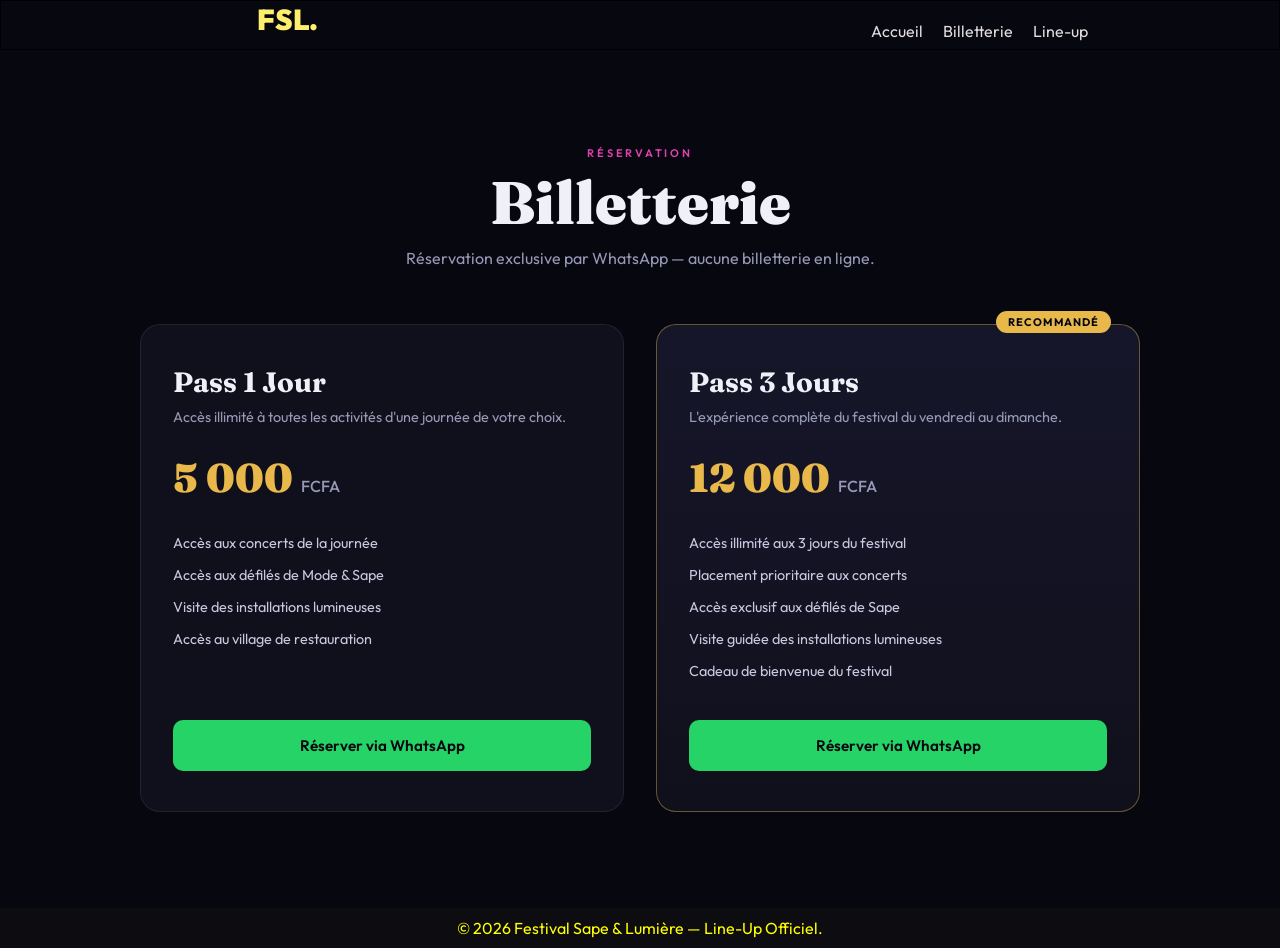
==== billetterie.html @ d9a5d196 "autre modif" ====
<!DOCTYPE html>
<html lang="en">
<head>
    <meta charset="UTF-8">
    <meta name="viewport" content="width=device-width, initial-scale=1.0">
    <link rel="stylesheet" href="billetterie.css">
    <link href="https://fonts.googleapis.com/css2?family=Fraunces:wght@700;900&family=Outfit:wght@400;500;600&display=swap" rel="stylesheet" />
  
    <title>Billetterie</title>
</head>
<body>
    <header>
        
        <section id="section1">
            <h1 class="h1"><strong class="FSL">FSL.</strong></h1>
            <nav>
                <ul id="ul">
                    <li><a href="index.html">Accueil</a></li>
                    <li><a href="billetterie.html">Billetterie</a></li>
                    <li> <a href="lineup.html">Line-up</a></li>
                </ul>
            </nav>
            <div class="header_burger">
    <svg xmlns="http://www.w3.org/2000/svg" fill="none" viewBox="0 0 24 24" stroke-width="1.5" stroke="currentColor" class="size-6">
  <path stroke-linecap="round" stroke-linejoin="round" d="M3.75 6.75h16.5M3.75 12h16.5m-16.5 5.25h16.5" />
</svg>
            </div>
        </section>
        
    </header>
    <main>
    <section id="billetterie">
    <div class="ticket-inner">
    <p class="ticket-eyebrow">Réservation</p>
    <h2 class="ticket-title">Billetterie</h2>
    <p class="ticket-subtitle">Réservation exclusive par WhatsApp — aucune billetterie en ligne.</p>

    <div class="ticket-grid" id="ticket-grid"></div>
  </div>
</section>
    </main>
    
    <footer class="footer">
        <p> &copy; 2026 Festival Sape & Lumière — Line-Up Officiel.</p>
    </footer>
    <script>
    const PHONE_NUMBER = "242060000000"; 

  const TICKETS = [
    {
      name: "Pass 1 Jour",
      desc: "Accès illimité à toutes les activités d'une journée de votre choix.",
      price: "5 000",
      currency: "FCFA",
      popular: false,
      features: [
        "Accès aux concerts de la journée",
        "Accès aux défilés de Mode & Sape",
        "Visite des installations lumineuses",
        "Accès au village de restauration"
      ]
    },
    {
      name: "Pass 3 Jours",
      desc: "L'expérience complète du festival du vendredi au dimanche.",
      price: "12 000",
      currency: "FCFA",
      popular: true,
      features: [
        "Accès illimité aux 3 jours du festival",
        "Placement prioritaire aux concerts",
        "Accès exclusif aux défilés de Sape",
        "Visite guidée des installations lumineuses",
        "Cadeau de bienvenue du festival"
      ]
    }
  ];

  const checkIcon = `<svg viewBox="0 0 24 24" fill="none" stroke="currentColor" stroke-width="2.5" stroke-linecap="round" stroke-linejoin="round"><polyline points="20 6 9 17 4 12"></polyline></svg>`;
  const whatsappIcon = `<svg viewBox="0 0 24 24"><path d="M.057 24l1.687-6.163c-1.041-1.804-1.588-3.849-1.587-5.946.003-6.556 5.338-11.891 11.893-11.891 3.181.001 6.167 1.24 8.413 3.488 2.245 2.248 3.481 5.236 3.48 8.414-.003 6.557-5.338 11.892-11.893 11.892-1.99-.001-3.951-.5-5.688-1.448l-6.305 1.654zm6.597-3.807c1.676.995 3.276 1.591 5.392 1.592 5.448 0 9.886-4.434 9.889-9.885.002-5.462-4.415-9.89-9.881-9.892-5.452 0-9.887 4.434-9.889 9.884-.001 2.225.651 3.891 1.746 5.634l-.999 3.648 3.742-.981zm11.387-5.464c-.074-.124-.272-.198-.57-.347-.297-.149-1.758-.868-2.031-.967-.272-.099-.47-.149-.669.149-.198.297-.768.967-.941 1.165-.173.198-.347.223-.644.074-.297-.149-1.255-.462-2.39-1.475-.883-.788-1.48-1.761-1.653-2.059-.173-.297-.018-.458.13-.606.134-.133.297-.347.446-.521.151-.172.2-.296.3-.495.099-.198.05-.372-.025-.521-.075-.148-.669-1.611-.916-2.206-.242-.579-.487-.501-.669-.51l-.57-.01c-.198 0-.52.074-.792.372s-1.04 1.016-1.04 2.479 1.065 2.876 1.213 3.074c.149.198 2.095 3.2 5.076 4.487.709.306 1.263.489 1.694.626.712.226 1.36.194 1.872.118.571-.085 1.758-.719 2.006-1.413.248-.695.248-1.29.173-1.414z"/></svg>`;

  function renderTickets() {
    const grid = document.getElementById('ticket-grid');
    grid.innerHTML = TICKETS.map(ticket => {
      const message = encodeURIComponent(`Bonjour, je souhaite réserver un Pass ${ticket.name} pour le Festival Sape & Lumière.`);
      const whatsappUrl = `https://wa.me/${PHONE_NUMBER}?text=${message}`;

      return `
        <div class="ticket-card ${ticket.popular ? 'popular' : ''}">
          ${ticket.popular ? '<span class="badge-popular">Recommandé</span>' : ''}
          <div>
            <h3 class="ticket-name">${ticket.name}</h3>
            <p class="ticket-desc">${ticket.desc}</p>
            <div class="ticket-price">${ticket.price} <span>${ticket.currency}</span></div>
            <ul class="ticket-features">
              ${ticket.features.map(f => `<li>${checkIcon} ${f}</li>`).join('')}
            </ul>
          </div>
          <a href="${whatsappUrl}" target="_blank" rel="noopener noreferrer" class="btn-whatsapp">
            ${whatsappIcon} Réserver via WhatsApp
          </a>
        </div>
      `;
    }).join('');
  }

  renderTickets();
</script>
    
</body>
</html>
---- billetterie.css ----
*{
margin: 0;
padding: 0;
box-sizing: border-box;
text-decoration: none;
font-family: 'Outfit', sans-serif;
}
/*entete*/
header{
font-family: 'Outfit', sans-serif;
width: 100%;
max-width: 100%;
height: 50px;
border: 1px solid black;
color: black;
}
body{
max-width: 100%;
background-color: rgb(12, 12, 17);
}
#section1{
font-size: 1.2rem;
display: flex;
justify-content:space-around;
gap: 10px;
}

.h1{
margin-left: 4rem;
font-weight:bolder ;
}
#h1, .FSL{
color: rgb(253, 239, 108);
font-weight:bolder ;
}

#ul{
display: flex;
justify-content: space-between;
gap: 20px;
text-decoration: none;
list-style: none;
margin-left: 10rem;
margin-top: 20px;
font-size: 1rem;
}
.header_burger, svg{
stroke: white;
width: 22px;
height: 22px;
display: none;
} 
li a{
color: rgb(226, 221, 221);
}
@media (max-width:768px){
.h1{
margin-left: 0;
}
#ul{
text-decoration: none;
list-style: none;
margin-left: 1rem;
}

.header_burger, svg{
stroke: white;
width: 22px;
height: 22px;
display: block;

}
#ul{
text-decoration: none;
list-style: none;
margin-left: 1rem;
}
nav{
display: none;
}
}

/*billeterie*/
body {
      font-family: 'Outfit', sans-serif;
      background: #07070f;
      color: #f0f0f8;
    }


    #billetterie {
      padding: 96px 24px;
      background: #07070f;
    }

    .ticket-inner {
      max-width: 1000px;
      margin: 0 auto;
    }

    
    .ticket-eyebrow {
      font-size: 11px;
      text-transform: uppercase;
      letter-spacing: 0.25em;
      font-weight: 600;
      color: #e040b0;
      margin-bottom: 12px;
      text-align: center;
    }

    .ticket-title {
      font-family: 'Fraunces', Georgia, serif;
      font-weight: 900;
      font-size: clamp(2.5rem, 6vw, 3.75rem);
      color: #f0f0f8;
      line-height: 1;
      margin-bottom: 16px;
      text-align: center;
    }

    .ticket-subtitle {
      font-size: 1rem;
      color: #9898b8;
      text-align: center;
      margin-bottom: 56px;
    }

    
    .ticket-grid {
      display: grid;
      grid-template-columns: repeat(auto-fit, minmax(300px, 1fr));
      gap: 32px;
    }

   
    .ticket-card {
      background: #10101c;
      border: 1px solid rgba(240, 240, 248, 0.08);
      border-radius: 20px;
      padding: 40px 32px;
      display: flex;
      flex-direction: column;
      justify-content: space-between;
      position: relative;
      transition: transform 0.3s ease, border-color 0.3s ease;
    }

    .ticket-card:hover {
      transform: translateY(-4px);
    }

    .ticket-card.popular {
      border-color: rgba(232, 184, 75, 0.4);
      background: linear-gradient(180deg, #16162a 0%, #10101c 100%);
    }

    .badge-popular {
      position: absolute;
      top: -14px;
      right: 28px;
      background: #e8b84b;
      color: #07070f;
      font-size: 11px;
      font-weight: 700;
      text-transform: uppercase;
      letter-spacing: 0.1em;
      padding: 4px 12px;
      border-radius: 999px;
    }

    .ticket-name {
      font-family: 'Fraunces', Georgia, serif;
      font-weight: 700;
      font-size: 1.75rem;
      color: #f0f0f8;
      margin-bottom: 8px;
    }

    .ticket-desc {
      font-size: 0.9rem;
      color: #9898b8;
      line-height: 1.5;
      margin-bottom: 24px;
    }

    .ticket-price {
      font-family: 'Fraunces', Georgia, serif;
      font-weight: 900;
      font-size: 2.5rem;
      color: #e8b84b;
      margin-bottom: 32px;
    }

    .ticket-price span {
      font-size: 1rem;
      font-family: 'Outfit', sans-serif;
      font-weight: 500;
      color: #9898b8;
    }

    
    .ticket-features {
      list-style: none;
      margin-bottom: 40px;
      display: flex;
      flex-direction: column;
      gap: 14px;
    }

    .ticket-features li {
      font-size: 0.9rem;
      color: #c8c8e0;
      display: flex;
      align-items: center;
      gap: 10px;
    }

    .ticket-features svg {
      width: 18px;
      height: 18px;
      color: #e8b84b;
      flex-shrink: 0;
    }

    
    .btn-whatsapp {
      display: inline-flex;
      align-items: center;
      justify-content: center;
      gap: 10px;
      width: 100%;
      padding: 16px;
      border-radius: 10px;
      font-weight: 600;
      font-size: 0.95rem;
      text-decoration: none;
      transition: background 0.2s, opacity 0.2s;
      background: #25D366;
      color: #07070f;
    }

    .btn-whatsapp:hover {
      opacity: 0.9;
    }

    .btn-whatsapp svg {
      width: 20px;
      height: 20px;
      fill: currentColor;
    }


















/*footer*/
.footer{
max-width: 100%;
font-size: 1rem;
background-color: rgb(12, 12, 17);
text-align: center;
padding: 10px 10px;
color: yellow;;
}
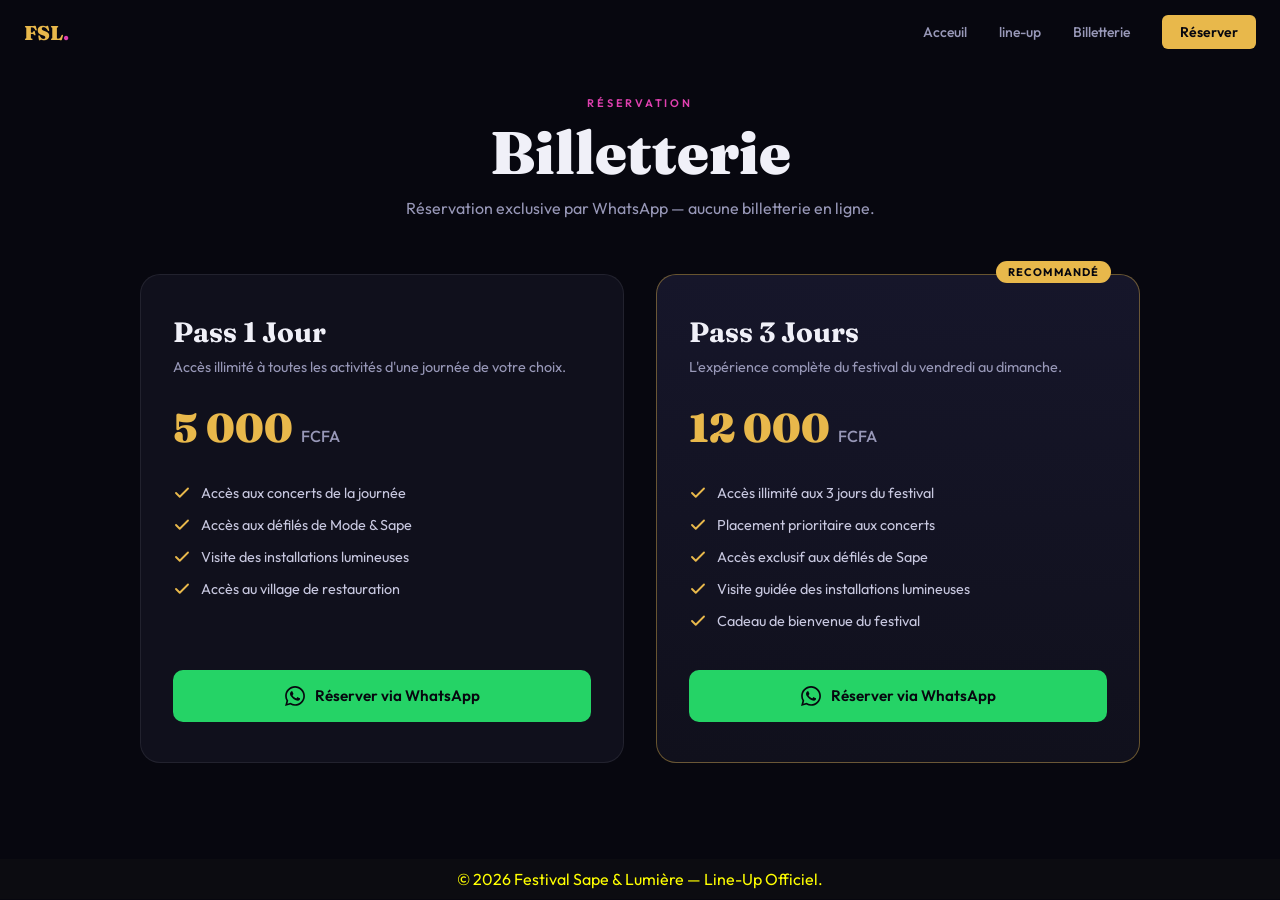
==== commit 7e3f3e65: "finalisation" ====
--- a/billetterie.html
+++ b/billetterie.html
@@ -11,22 +11,29 @@
 <body>
     <header>
         
-        <section id="section1">
-            <h1 class="h1"><strong class="FSL">FSL.</strong></h1>
-            <nav>
-                <ul id="ul">
-                    <li><a href="index.html">Accueil</a></li>
-                    <li><a href="billetterie.html">Billetterie</a></li>
-                    <li> <a href="lineup.html">Line-up</a></li>
-                </ul>
-            </nav>
-            <div class="header_burger">
-    <svg xmlns="http://www.w3.org/2000/svg" fill="none" viewBox="0 0 24 24" stroke-width="1.5" stroke="currentColor" class="size-6">
-  <path stroke-linecap="round" stroke-linejoin="round" d="M3.75 6.75h16.5M3.75 12h16.5m-16.5 5.25h16.5" />
-</svg>
-            </div>
-        </section>
-        
+       <nav id="navbar">
+    <div class="nav-inner">
+      <a href="#" class="nav-logo">FSL<span>.</span></a>
+
+      <div class="nav-links">
+        <a href="index.html">Acceuil</a>
+        <a href="lineup.html">line-up</a>
+        <a href="billetterie.html">Billetterie</a>
+        <a href="" class="nav-cta">Réserver</a>
+      </div>
+
+      <button class="burger" id="burger" aria-label="Menu" aria-expanded="false">
+        <span></span>
+        <span></span>
+        <span></span>
+      </button>
+    </div>
+
+    <div class="mobile-menu" id="mobile-menu">
+      <a href="index.html">Accueil</a>
+      <a href="lineup.html">line-up</a>
+      <a href="billetterie.html">billetterie</a>
+     
     </header>
     <main>
     <section id="billetterie">
@@ -106,6 +113,6 @@
 
   renderTickets();
 </script>
-    
+    <script src="app.js"></script>
 </body>
 </html>
--- a/billetterie.css
+++ b/billetterie.css
@@ -6,80 +6,120 @@
 font-family: 'Outfit', sans-serif;
 }
 /*entete*/
-header{
-font-family: 'Outfit', sans-serif;
-width: 100%;
-max-width: 100%;
-height: 50px;
-border: 1px solid black;
-color: black;
-}
-body{
-max-width: 100%;
-background-color: rgb(12, 12, 17);
-}
-#section1{
-font-size: 1.2rem;
-display: flex;
-justify-content:space-around;
-gap: 10px;
-}
-
-.h1{
-margin-left: 4rem;
-font-weight:bolder ;
-}
-#h1, .FSL{
-color: rgb(253, 239, 108);
-font-weight:bolder ;
-}
-
-#ul{
-display: flex;
-justify-content: space-between;
-gap: 20px;
-text-decoration: none;
-list-style: none;
-margin-left: 10rem;
-margin-top: 20px;
-font-size: 1rem;
-}
-.header_burger, svg{
-stroke: white;
-width: 22px;
-height: 22px;
-display: none;
-} 
-li a{
-color: rgb(226, 221, 221);
-}
-@media (max-width:768px){
-.h1{
-margin-left: 0;
-}
-#ul{
-text-decoration: none;
-list-style: none;
-margin-left: 1rem;
-}
-
-.header_burger, svg{
-stroke: white;
-width: 22px;
-height: 22px;
-display: block;
-
-}
-#ul{
-text-decoration: none;
-list-style: none;
-margin-left: 1rem;
-}
-nav{
-display: none;
-}
-}
-
+nav {
+      position: fixed;
+      top: 0; left: 0; right: 0;
+      z-index: 50;
+      transition: background 0.3s, backdrop-filter 0.3s, border-color 0.3s;
+    }
+
+    nav.scrolled {
+      background: rgba(7, 7, 15, 0.96);
+      backdrop-filter: blur(12px);
+      border-bottom: 1px solid rgba(232, 184, 75, 0.15);
+    }
+
+    .nav-inner {
+      max-width: 1280px;
+      margin: 0 auto;
+      padding: 0 24px;
+      height: 64px;
+      display: flex;
+      align-items: center;
+      justify-content: space-between;
+    }
+
+    .nav-logo {
+      font-family: 'Fraunces', Georgia, serif;
+      font-weight: 900;
+      font-size: 1.25rem;
+      color: #e8b84b;
+      text-decoration: none;
+    }
+
+    .nav-logo span { color: #e040b0; }
+
+    .nav-links {
+      display: flex;
+      align-items: center;
+      gap: 32px;
+    }
+
+    .nav-links a {
+      font-size: 0.875rem;
+      font-weight: 500;
+      color: #9898b8;
+      text-decoration: none;
+      transition: color 0.2s;
+    }
+
+    .nav-links a:hover { color: #e8b84b; }
+
+    .nav-links .nav-cta {
+      font-weight: 600;
+      padding: 8px 18px;
+      border-radius: 6px;
+      background: #e8b84b;
+      color: #07070f;
+      transition: opacity 0.2s;
+    }
+
+    .nav-links .nav-cta:hover { opacity: 0.9; }
+
+    /* Mobile Burger */
+    .burger {
+      display: none;
+      flex-direction: column;
+      gap: 5px;
+      padding: 8px;
+      background: none;
+      border: none;
+      cursor: pointer;
+    }
+
+    .burger span {
+      display: block;
+      width: 24px;
+      height: 2px;
+      background: #e8b84b;
+      border-radius: 2px;
+      transition: transform 0.3s, opacity 0.3s;
+    }
+
+    .burger.open span:nth-child(1) { transform: rotate(45deg) translate(5px, 5px); }
+    .burger.open span:nth-child(2) { opacity: 0; }
+    .burger.open span:nth-child(3) { transform: rotate(-45deg) translate(5px, -5px); }
+
+    .mobile-menu {
+      display: none;
+      flex-direction: column;
+      background: rgba(7, 7, 15, 0.98);
+      padding: 0 24px;
+      max-height: 0;
+      overflow: hidden;
+      transition: max-height 0.35s ease, padding 0.35s ease;
+    }
+
+    .mobile-menu.open {
+      max-height: 400px;
+      padding: 8px 24px 24px;
+    }
+
+    .mobile-menu a {
+      font-size: 1rem;
+      font-weight: 500;
+      color: #9898b8;
+      text-decoration: none;
+      padding: 14px 0;
+      border-bottom: 1px solid rgba(232, 184, 75, 0.1);
+    }
+    @media (max-width: 768px) {
+      #navbar{display: block;}
+      .nav-links { display: none; }
+      .burger { display: block; }
+      .mobile-menu { display: flex; }
+      
+    }
 /*billeterie*/
 body {
       font-family: 'Outfit', sans-serif;
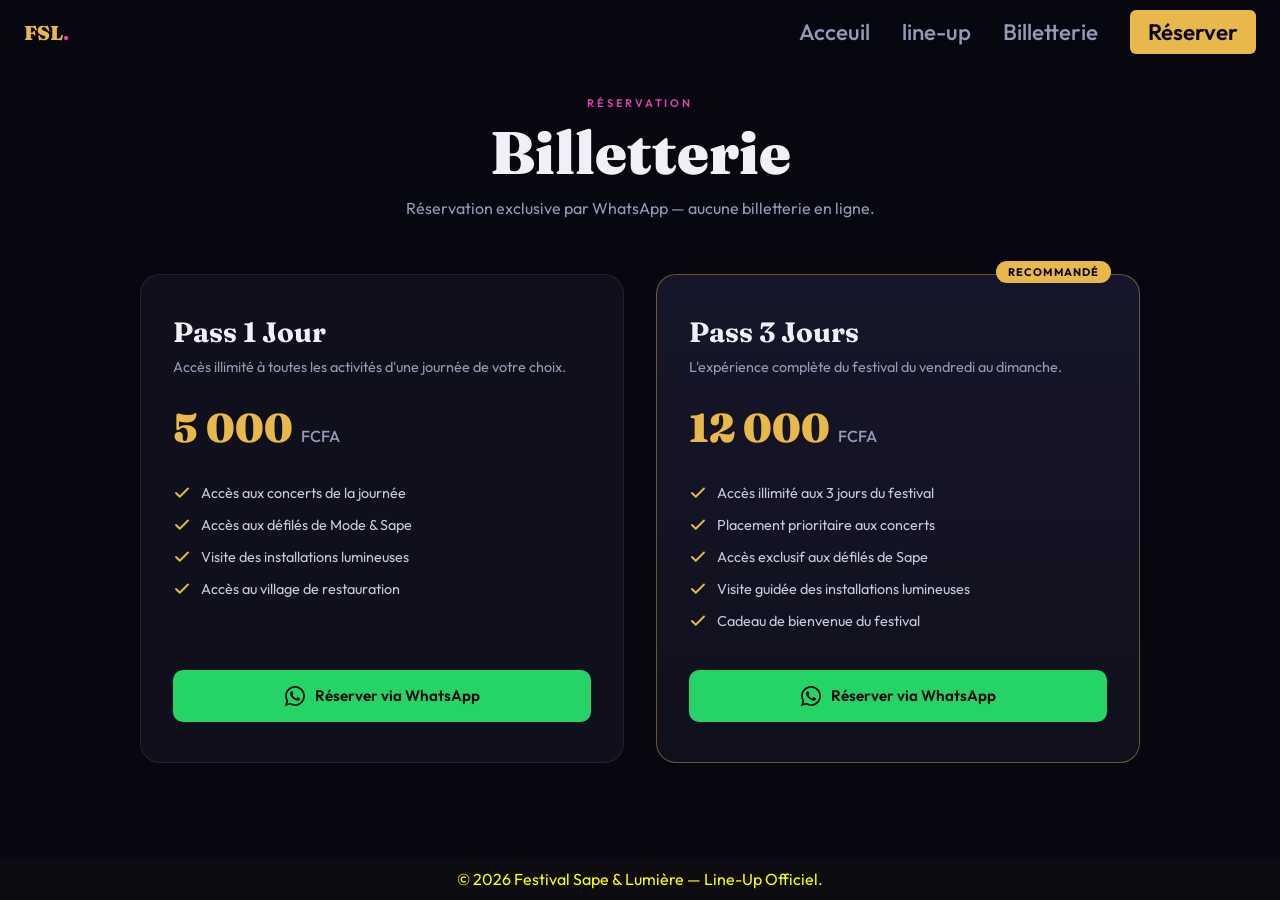
==== commit 5cdbd889: "finalisation 2" ====
--- a/billetterie.html
+++ b/billetterie.html
@@ -112,7 +112,30 @@
   }
 
   renderTickets();
+
+    //menu burger  
+    const navbar = document.getElementById('navbar');
+    const burger = document.getElementById('burger');
+    const menu = document.getElementById('mobile-menu');
+
+    window.addEventListener('scroll', () => {
+      navbar.classList.toggle('scrolled', window.scrollY > 50);
+    }, { passive: true });
+
+    burger.addEventListener('click', () => {
+      const isOpen = menu.classList.toggle('open');
+      burger.classList.toggle('open', isOpen);
+      burger.setAttribute('aria-expanded', isOpen);
+    });
+
+    menu.querySelectorAll('a').forEach(link => {
+      link.addEventListener('click', () => {
+        menu.classList.remove('open');
+        burger.classList.remove('open');
+        burger.setAttribute('aria-expanded', 'false');
+      });
+    });
 </script>
-    <script src="app.js"></script>
+   
 </body>
 </html>
--- a/billetterie.css
+++ b/billetterie.css
@@ -15,7 +15,6 @@
 
     nav.scrolled {
       background: rgba(7, 7, 15, 0.96);
-      backdrop-filter: blur(12px);
       border-bottom: 1px solid rgba(232, 184, 75, 0.15);
     }
 
@@ -46,7 +45,7 @@
     }
 
     .nav-links a {
-      font-size: 0.875rem;
+       font-size: 1.4rem;
       font-weight: 500;
       color: #9898b8;
       text-decoration: none;
